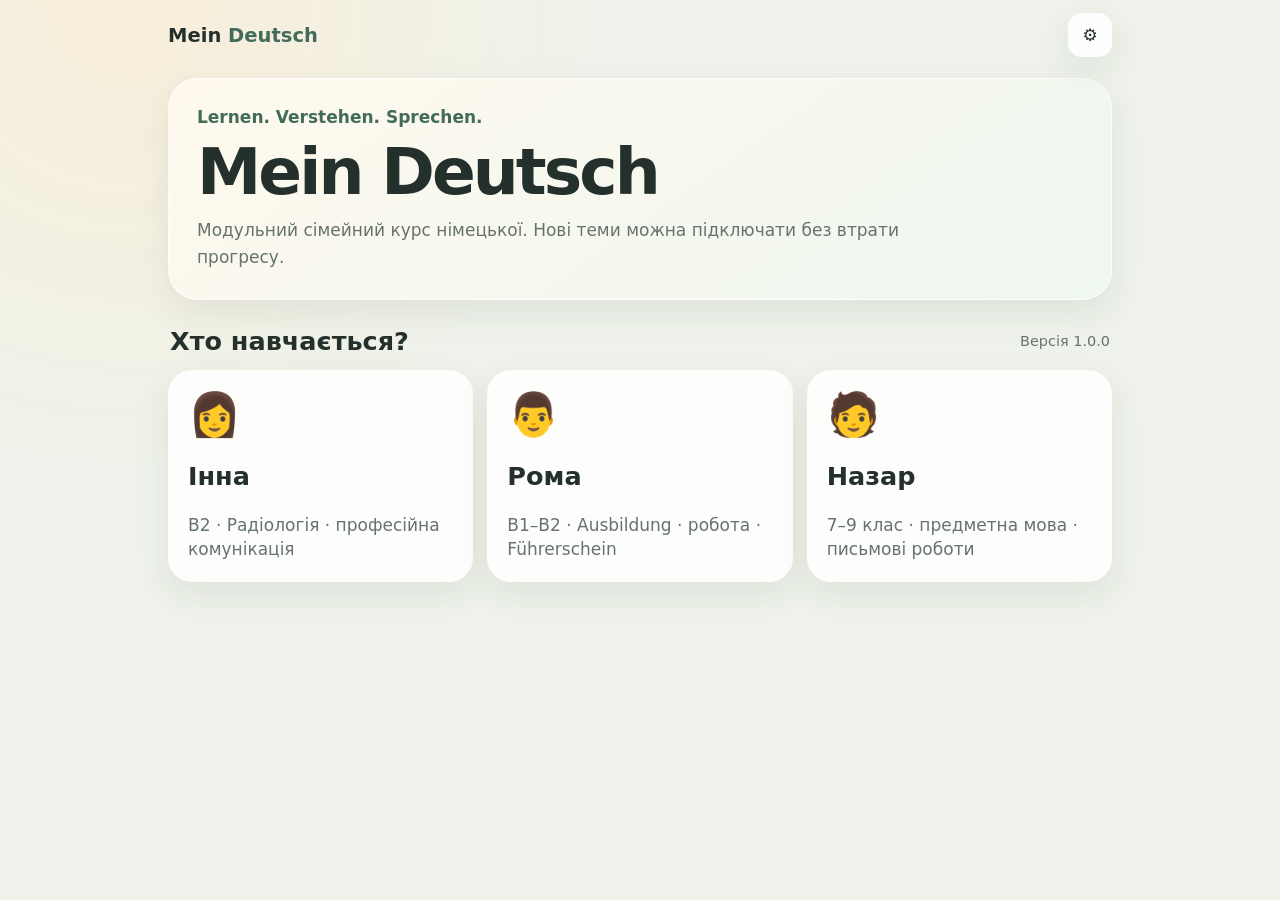
==== mein-deutsch-release/index.html @ 04178ad3 "Add files via upload" ====
<!doctype html><html lang="uk"><head><meta charset="utf-8"><meta name="viewport" content="width=device-width,initial-scale=1,viewport-fit=cover"><meta name="theme-color" content="#eef2ea"><meta name="apple-mobile-web-app-capable" content="yes"><meta name="apple-mobile-web-app-status-bar-style" content="default"><title>Mein Deutsch</title><link rel="manifest" href="manifest.webmanifest"><link rel="stylesheet" href="styles.css"></head><body><div id="app"><div class="loading">Mein Deutsch…</div></div><script src="app.js"></script></body></html>
---- mein-deutsch-release/styles.css ----
:root{--bg:#eef2ea;--surface:#f8faf5;--card:#ffffffd9;--text:#23302b;--muted:#66736d;--accent:#436b5a;--accent2:#dce9df;--border:#d9e2dc;--shadow:0 12px 34px #24372b14;--fs:17px}*{box-sizing:border-box}html{font-size:var(--fs);background:var(--bg)}body{margin:0;color:var(--text);font-family:ui-rounded,-apple-system,BlinkMacSystemFont,"SF Pro Text",system-ui,sans-serif;background:radial-gradient(circle at 10% 0,#f9eeda 0,transparent 28rem),var(--bg);min-height:100vh}.loading{padding:40vh 1rem;text-align:center;font-size:1.3rem}.app{max-width:980px;margin:auto;padding:env(safe-area-inset-top) 18px calc(100px + env(safe-area-inset-bottom))}.top{height:70px;display:flex;align-items:center;justify-content:space-between}.brand{font-weight:850;font-size:1.15rem}.brand span{color:var(--accent)}button{font:inherit}.iconbtn,.btn,.navbtn,.option,.card.profile{border:0;cursor:pointer}.iconbtn{min-width:44px;height:44px;border-radius:14px;background:var(--card);color:var(--text);box-shadow:var(--shadow)}.hero{padding:28px;border-radius:30px;background:linear-gradient(145deg,#fff9ed,#eef7f0);border:1px solid #ffffffcc;box-shadow:var(--shadow);margin:8px 0 24px}.hero h1{font-size:clamp(2rem,8vw,3.8rem);line-height:1.02;margin:0 0 12px;letter-spacing:-.045em}.hero p{margin:0;color:var(--muted);max-width:720px;line-height:1.6}.tagline{font-weight:750;color:var(--accent);margin-bottom:12px}.grid{display:grid;grid-template-columns:repeat(auto-fit,minmax(230px,1fr));gap:14px}.card{background:var(--card);border:1px solid var(--border);border-radius:24px;padding:20px;box-shadow:var(--shadow);backdrop-filter:blur(12px)}.profile{text-align:left;color:var(--text);transition:.18s transform}.profile:active,.course:active{transform:scale(.985)}.emoji{font-size:2.5rem}.sub{color:var(--muted);line-height:1.45}.sectionhead{display:flex;align-items:center;justify-content:space-between;gap:14px;margin:26px 2px 14px}.sectionhead h2{margin:0}.stats{display:grid;grid-template-columns:repeat(3,1fr);gap:10px}.stat{background:var(--card);border:1px solid var(--border);border-radius:18px;padding:15px;text-align:center;color:var(--muted)}.stat b{display:block;color:var(--text);font-size:1.55rem}.course{cursor:pointer}.course h3{margin:10px 0 5px}.metric{font-size:.9rem;color:var(--muted)}.progress{height:9px;background:var(--accent2);border-radius:99px;overflow:hidden}.progress i{display:block;height:100%;background:var(--accent);border-radius:99px}.lesson-list{display:grid;gap:10px}.lesson{display:grid;grid-template-columns:48px 1fr auto;align-items:center;gap:12px;background:var(--card);border:1px solid var(--border);border-radius:20px;padding:13px}.lesson h3{margin:0 0 4px;font-size:1rem}.bubble{width:42px;height:42px;display:grid;place-items:center;border-radius:50%;background:var(--accent2);font-weight:800}.lesson.done .bubble{background:var(--accent);color:white}.btn{padding:12px 16px;border-radius:14px;background:var(--accent);color:white;font-weight:750}.btn.secondary{background:var(--accent2);color:var(--text)}.btn.ghost{background:transparent;color:var(--accent);padding-left:0}.study{max-width:680px;margin:35px auto;text-align:center;padding:clamp(22px,6vw,48px)}.word{font-size:clamp(2rem,9vw,4.3rem);font-weight:850;letter-spacing:-.04em;margin:25px 0 12px}.translation{font-size:1.35rem;color:var(--muted);line-height:1.4}.actions{display:flex;gap:10px;justify-content:center;flex-wrap:wrap;margin-top:34px}.quiz-options{display:grid;gap:10px;margin-top:28px}.option{padding:16px;border-radius:16px;background:var(--surface);border:1px solid var(--border);color:var(--text);text-align:left}.option.good{background:#dff3e5;border-color:#70a980}.option.bad{background:#f9dfdc;border-color:#c77e74}.bottom{position:fixed;z-index:10;bottom:0;left:50%;transform:translateX(-50%);width:min(100%,760px);display:grid;grid-template-columns:repeat(4,1fr);padding:9px max(10px,env(safe-area-inset-left)) calc(9px + env(safe-area-inset-bottom));background:color-mix(in srgb,var(--surface) 90%,transparent);border:1px solid var(--border);border-bottom:0;border-radius:24px 24px 0 0;backdrop-filter:blur(20px)}.navbtn{background:transparent;color:var(--muted);font-size:.72rem;padding:7px}.navbtn b{display:block;font-size:1.25rem}.navbtn.active{color:var(--accent)}.modal{position:fixed;inset:0;z-index:50;background:#10191588;display:grid;align-items:end}.sheet{background:var(--surface);padding:24px 20px calc(24px + env(safe-area-inset-bottom));border-radius:28px 28px 0 0;max-width:680px;width:100%;margin:auto}.setting{display:flex;justify-content:space-between;align-items:center;padding:14px 0;border-bottom:1px solid var(--border)}.note{padding:16px;background:var(--accent2);border-radius:18px;color:var(--muted);line-height:1.45;margin:14px 0}.search{width:100%;padding:15px;border-radius:16px;border:1px solid var(--border);background:var(--surface);color:var(--text);font:inherit}.review-grid{display:grid;gap:10px}.small{font-size:.85rem;color:var(--muted)}[data-theme=dark]{--bg:#17201d;--surface:#1e2925;--card:#24312cd9;--text:#edf3ef;--muted:#aab8b1;--accent:#8fc4aa;--accent2:#33483e;--border:#3a4b44;--shadow:0 14px 36px #0004}html[data-theme=dark] body{background:radial-gradient(circle at 10% 0,#3a3025 0,transparent 28rem),var(--bg)}[data-theme=dark] .hero{background:linear-gradient(145deg,#2d3028,#20342b);border-color:#ffffff0d}[data-contrast=high]{--text:#000;--muted:#303030;--border:#505050}[data-theme=dark][data-contrast=high]{--text:#fff;--muted:#e2e2e2;--border:#aaa}@media(max-width:560px){.lesson{grid-template-columns:42px 1fr}.lesson .btn{grid-column:1/-1}.stats{grid-template-columns:1fr}.hero{padding:22px}}.example{margin:1.2rem 0;padding:1rem;border-radius:16px;background:var(--soft,#eef3f0);line-height:1.55;text-align:left}
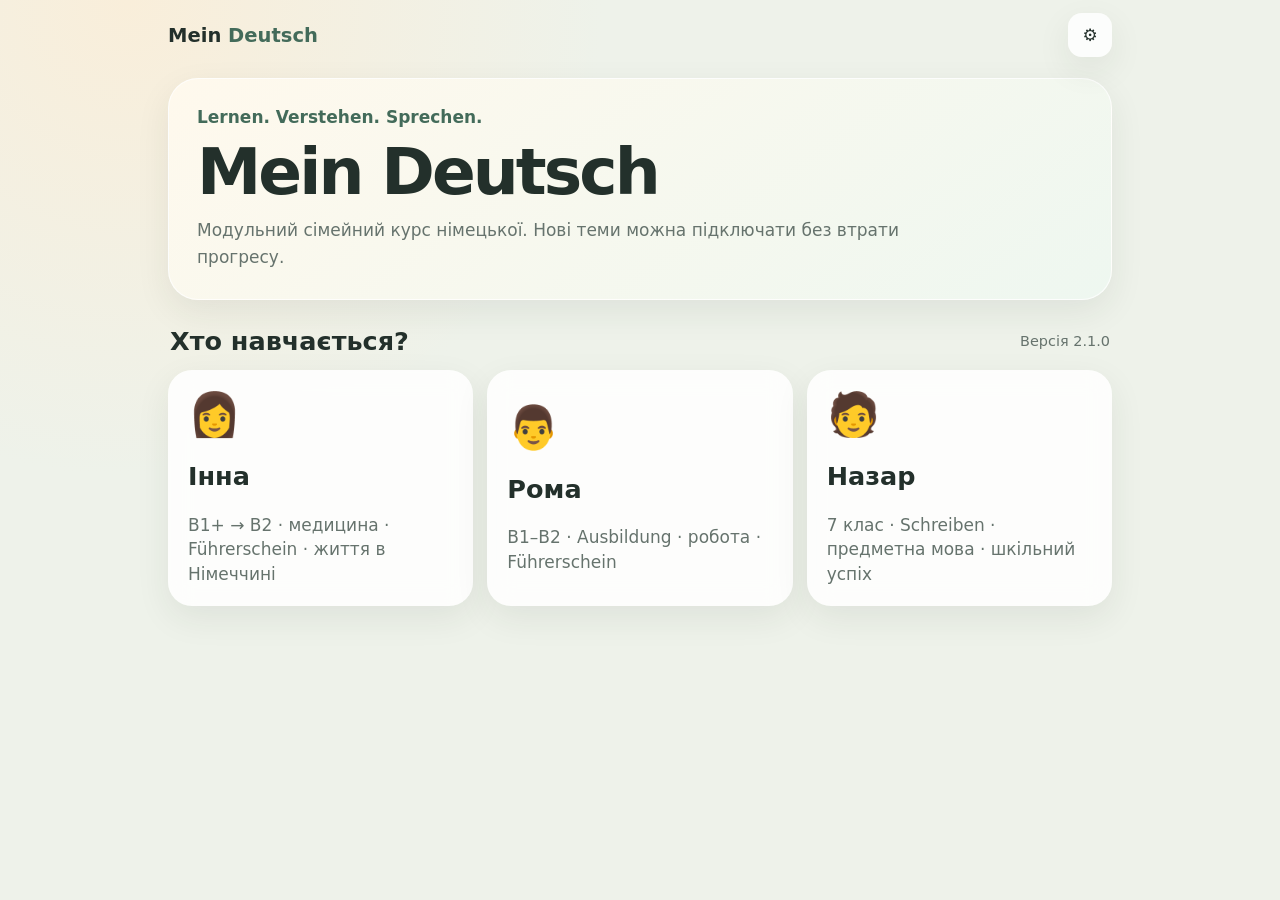
==== commit 5cfbd0e4: "Add files via upload Release Mein Deutsch 2.1.0" ====
--- a/mein-deutsch-release/index.html
+++ b/mein-deutsch-release/index.html
@@ -1 +1 @@
-<!doctype html><html lang="uk"><head><meta charset="utf-8"><meta name="viewport" content="width=device-width,initial-scale=1,viewport-fit=cover"><meta name="theme-color" content="#eef2ea"><meta name="apple-mobile-web-app-capable" content="yes"><meta name="apple-mobile-web-app-status-bar-style" content="default"><title>Mein Deutsch</title><link rel="manifest" href="manifest.webmanifest"><link rel="stylesheet" href="styles.css"></head><body><div id="app"><div class="loading">Mein Deutsch…</div></div><script src="app.js"></script></body></html>+<!doctype html><html lang="uk"><head><meta charset="utf-8"><meta name="viewport" content="width=device-width,initial-scale=1,viewport-fit=cover"><meta name="theme-color" content="#eef2ea"><meta name="apple-mobile-web-app-capable" content="yes"><meta name="apple-mobile-web-app-status-bar-style" content="default"><title>Mein Deutsch — Інна, Рома, Назар</title><link rel="manifest" href="manifest.webmanifest"><link rel="stylesheet" href="styles.css?v=2.1.0"></head><body><div id="app"><div class="loading">Mein Deutsch…</div></div><script src="app.js?v=2.1.0"></script></body></html>
--- a/mein-deutsch-release/styles.css
+++ b/mein-deutsch-release/styles.css
@@ -1 +1,8 @@
 :root{--bg:#eef2ea;--surface:#f8faf5;--card:#ffffffd9;--text:#23302b;--muted:#66736d;--accent:#436b5a;--accent2:#dce9df;--border:#d9e2dc;--shadow:0 12px 34px #24372b14;--fs:17px}*{box-sizing:border-box}html{font-size:var(--fs);background:var(--bg)}body{margin:0;color:var(--text);font-family:ui-rounded,-apple-system,BlinkMacSystemFont,"SF Pro Text",system-ui,sans-serif;background:radial-gradient(circle at 10% 0,#f9eeda 0,transparent 28rem),var(--bg);min-height:100vh}.loading{padding:40vh 1rem;text-align:center;font-size:1.3rem}.app{max-width:980px;margin:auto;padding:env(safe-area-inset-top) 18px calc(100px + env(safe-area-inset-bottom))}.top{height:70px;display:flex;align-items:center;justify-content:space-between}.brand{font-weight:850;font-size:1.15rem}.brand span{color:var(--accent)}button{font:inherit}.iconbtn,.btn,.navbtn,.option,.card.profile{border:0;cursor:pointer}.iconbtn{min-width:44px;height:44px;border-radius:14px;background:var(--card);color:var(--text);box-shadow:var(--shadow)}.hero{padding:28px;border-radius:30px;background:linear-gradient(145deg,#fff9ed,#eef7f0);border:1px solid #ffffffcc;box-shadow:var(--shadow);margin:8px 0 24px}.hero h1{font-size:clamp(2rem,8vw,3.8rem);line-height:1.02;margin:0 0 12px;letter-spacing:-.045em}.hero p{margin:0;color:var(--muted);max-width:720px;line-height:1.6}.tagline{font-weight:750;color:var(--accent);margin-bottom:12px}.grid{display:grid;grid-template-columns:repeat(auto-fit,minmax(230px,1fr));gap:14px}.card{background:var(--card);border:1px solid var(--border);border-radius:24px;padding:20px;box-shadow:var(--shadow);backdrop-filter:blur(12px)}.profile{text-align:left;color:var(--text);transition:.18s transform}.profile:active,.course:active{transform:scale(.985)}.emoji{font-size:2.5rem}.sub{color:var(--muted);line-height:1.45}.sectionhead{display:flex;align-items:center;justify-content:space-between;gap:14px;margin:26px 2px 14px}.sectionhead h2{margin:0}.stats{display:grid;grid-template-columns:repeat(3,1fr);gap:10px}.stat{background:var(--card);border:1px solid var(--border);border-radius:18px;padding:15px;text-align:center;color:var(--muted)}.stat b{display:block;color:var(--text);font-size:1.55rem}.course{cursor:pointer}.course h3{margin:10px 0 5px}.metric{font-size:.9rem;color:var(--muted)}.progress{height:9px;background:var(--accent2);border-radius:99px;overflow:hidden}.progress i{display:block;height:100%;background:var(--accent);border-radius:99px}.lesson-list{display:grid;gap:10px}.lesson{display:grid;grid-template-columns:48px 1fr auto;align-items:center;gap:12px;background:var(--card);border:1px solid var(--border);border-radius:20px;padding:13px}.lesson h3{margin:0 0 4px;font-size:1rem}.bubble{width:42px;height:42px;display:grid;place-items:center;border-radius:50%;background:var(--accent2);font-weight:800}.lesson.done .bubble{background:var(--accent);color:white}.btn{padding:12px 16px;border-radius:14px;background:var(--accent);color:white;font-weight:750}.btn.secondary{background:var(--accent2);color:var(--text)}.btn.ghost{background:transparent;color:var(--accent);padding-left:0}.study{max-width:680px;margin:35px auto;text-align:center;padding:clamp(22px,6vw,48px)}.word{font-size:clamp(2rem,9vw,4.3rem);font-weight:850;letter-spacing:-.04em;margin:25px 0 12px}.translation{font-size:1.35rem;color:var(--muted);line-height:1.4}.actions{display:flex;gap:10px;justify-content:center;flex-wrap:wrap;margin-top:34px}.quiz-options{display:grid;gap:10px;margin-top:28px}.option{padding:16px;border-radius:16px;background:var(--surface);border:1px solid var(--border);color:var(--text);text-align:left}.option.good{background:#dff3e5;border-color:#70a980}.option.bad{background:#f9dfdc;border-color:#c77e74}.bottom{position:fixed;z-index:10;bottom:0;left:50%;transform:translateX(-50%);width:min(100%,760px);display:grid;grid-template-columns:repeat(4,1fr);padding:9px max(10px,env(safe-area-inset-left)) calc(9px + env(safe-area-inset-bottom));background:color-mix(in srgb,var(--surface) 90%,transparent);border:1px solid var(--border);border-bottom:0;border-radius:24px 24px 0 0;backdrop-filter:blur(20px)}.navbtn{background:transparent;color:var(--muted);font-size:.72rem;padding:7px}.navbtn b{display:block;font-size:1.25rem}.navbtn.active{color:var(--accent)}.modal{position:fixed;inset:0;z-index:50;background:#10191588;display:grid;align-items:end}.sheet{background:var(--surface);padding:24px 20px calc(24px + env(safe-area-inset-bottom));border-radius:28px 28px 0 0;max-width:680px;width:100%;margin:auto}.setting{display:flex;justify-content:space-between;align-items:center;padding:14px 0;border-bottom:1px solid var(--border)}.note{padding:16px;background:var(--accent2);border-radius:18px;color:var(--muted);line-height:1.45;margin:14px 0}.search{width:100%;padding:15px;border-radius:16px;border:1px solid var(--border);background:var(--surface);color:var(--text);font:inherit}.review-grid{display:grid;gap:10px}.small{font-size:.85rem;color:var(--muted)}[data-theme=dark]{--bg:#17201d;--surface:#1e2925;--card:#24312cd9;--text:#edf3ef;--muted:#aab8b1;--accent:#8fc4aa;--accent2:#33483e;--border:#3a4b44;--shadow:0 14px 36px #0004}html[data-theme=dark] body{background:radial-gradient(circle at 10% 0,#3a3025 0,transparent 28rem),var(--bg)}[data-theme=dark] .hero{background:linear-gradient(145deg,#2d3028,#20342b);border-color:#ffffff0d}[data-contrast=high]{--text:#000;--muted:#303030;--border:#505050}[data-theme=dark][data-contrast=high]{--text:#fff;--muted:#e2e2e2;--border:#aaa}@media(max-width:560px){.lesson{grid-template-columns:42px 1fr}.lesson .btn{grid-column:1/-1}.stats{grid-template-columns:1fr}.hero{padding:22px}}.example{margin:1.2rem 0;padding:1rem;border-radius:16px;background:var(--soft,#eef3f0);line-height:1.55;text-align:left}
+
+/* Mein Deutsch 2.1.0: grouped and shared courses */
+.course-group{margin:1.25rem 0 1.75rem}
+.grouphead{margin-bottom:.7rem}
+.grouphead h2{margin:0}
+.course-top{display:flex;align-items:flex-start;justify-content:space-between;gap:.75rem}
+.badge{display:inline-flex;align-items:center;border:1px solid var(--line);border-radius:999px;padding:.28rem .58rem;font-size:.72rem;font-weight:800;background:var(--soft);white-space:nowrap}
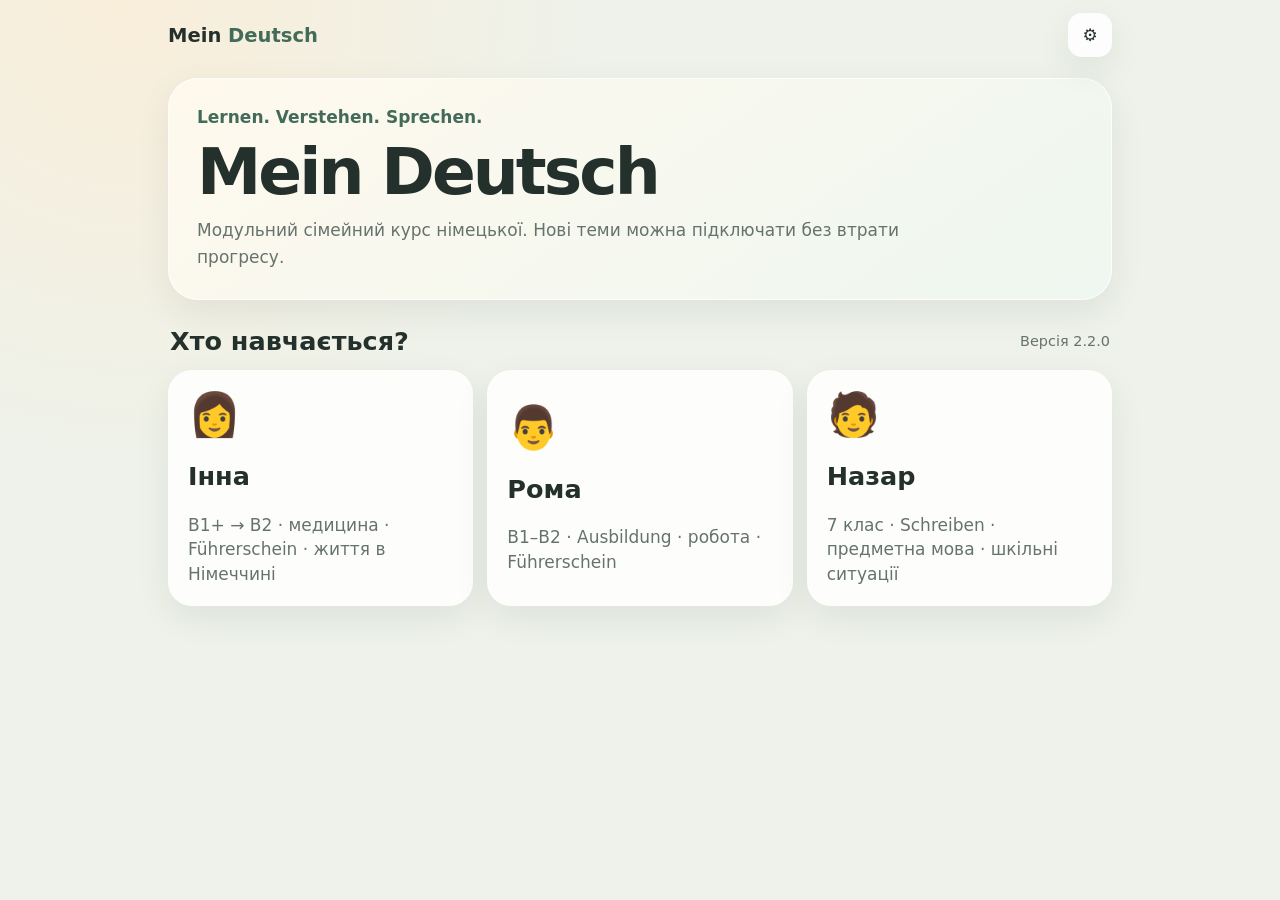
==== commit 84a3947e: "Add files via upload" ====
--- a/mein-deutsch-release/index.html
+++ b/mein-deutsch-release/index.html
@@ -1 +1 @@
-<!doctype html><html lang="uk"><head><meta charset="utf-8"><meta name="viewport" content="width=device-width,initial-scale=1,viewport-fit=cover"><meta name="theme-color" content="#eef2ea"><meta name="apple-mobile-web-app-capable" content="yes"><meta name="apple-mobile-web-app-status-bar-style" content="default"><title>Mein Deutsch — Інна, Рома, Назар</title><link rel="manifest" href="manifest.webmanifest"><link rel="stylesheet" href="styles.css?v=2.1.0"></head><body><div id="app"><div class="loading">Mein Deutsch…</div></div><script src="app.js?v=2.1.0"></script></body></html>+<!doctype html><html lang="uk"><head><meta charset="utf-8"><meta name="viewport" content="width=device-width,initial-scale=1,viewport-fit=cover"><meta name="theme-color" content="#eef2ea"><meta name="apple-mobile-web-app-capable" content="yes"><meta name="apple-mobile-web-app-status-bar-style" content="default"><title>Mein Deutsch — Інна, Рома, Назар</title><link rel="manifest" href="manifest.webmanifest"><link rel="stylesheet" href="styles.css?v=1.0.1"></head><body><div id="app"><div class="loading">Mein Deutsch…</div></div><script src="app.js?v=1.0.1"></script></body></html>
--- a/mein-deutsch-release/styles.css
+++ b/mein-deutsch-release/styles.css
@@ -1,8 +1,16 @@
 :root{--bg:#eef2ea;--surface:#f8faf5;--card:#ffffffd9;--text:#23302b;--muted:#66736d;--accent:#436b5a;--accent2:#dce9df;--border:#d9e2dc;--shadow:0 12px 34px #24372b14;--fs:17px}*{box-sizing:border-box}html{font-size:var(--fs);background:var(--bg)}body{margin:0;color:var(--text);font-family:ui-rounded,-apple-system,BlinkMacSystemFont,"SF Pro Text",system-ui,sans-serif;background:radial-gradient(circle at 10% 0,#f9eeda 0,transparent 28rem),var(--bg);min-height:100vh}.loading{padding:40vh 1rem;text-align:center;font-size:1.3rem}.app{max-width:980px;margin:auto;padding:env(safe-area-inset-top) 18px calc(100px + env(safe-area-inset-bottom))}.top{height:70px;display:flex;align-items:center;justify-content:space-between}.brand{font-weight:850;font-size:1.15rem}.brand span{color:var(--accent)}button{font:inherit}.iconbtn,.btn,.navbtn,.option,.card.profile{border:0;cursor:pointer}.iconbtn{min-width:44px;height:44px;border-radius:14px;background:var(--card);color:var(--text);box-shadow:var(--shadow)}.hero{padding:28px;border-radius:30px;background:linear-gradient(145deg,#fff9ed,#eef7f0);border:1px solid #ffffffcc;box-shadow:var(--shadow);margin:8px 0 24px}.hero h1{font-size:clamp(2rem,8vw,3.8rem);line-height:1.02;margin:0 0 12px;letter-spacing:-.045em}.hero p{margin:0;color:var(--muted);max-width:720px;line-height:1.6}.tagline{font-weight:750;color:var(--accent);margin-bottom:12px}.grid{display:grid;grid-template-columns:repeat(auto-fit,minmax(230px,1fr));gap:14px}.card{background:var(--card);border:1px solid var(--border);border-radius:24px;padding:20px;box-shadow:var(--shadow);backdrop-filter:blur(12px)}.profile{text-align:left;color:var(--text);transition:.18s transform}.profile:active,.course:active{transform:scale(.985)}.emoji{font-size:2.5rem}.sub{color:var(--muted);line-height:1.45}.sectionhead{display:flex;align-items:center;justify-content:space-between;gap:14px;margin:26px 2px 14px}.sectionhead h2{margin:0}.stats{display:grid;grid-template-columns:repeat(3,1fr);gap:10px}.stat{background:var(--card);border:1px solid var(--border);border-radius:18px;padding:15px;text-align:center;color:var(--muted)}.stat b{display:block;color:var(--text);font-size:1.55rem}.course{cursor:pointer}.course h3{margin:10px 0 5px}.metric{font-size:.9rem;color:var(--muted)}.progress{height:9px;background:var(--accent2);border-radius:99px;overflow:hidden}.progress i{display:block;height:100%;background:var(--accent);border-radius:99px}.lesson-list{display:grid;gap:10px}.lesson{display:grid;grid-template-columns:48px 1fr auto;align-items:center;gap:12px;background:var(--card);border:1px solid var(--border);border-radius:20px;padding:13px}.lesson h3{margin:0 0 4px;font-size:1rem}.bubble{width:42px;height:42px;display:grid;place-items:center;border-radius:50%;background:var(--accent2);font-weight:800}.lesson.done .bubble{background:var(--accent);color:white}.btn{padding:12px 16px;border-radius:14px;background:var(--accent);color:white;font-weight:750}.btn.secondary{background:var(--accent2);color:var(--text)}.btn.ghost{background:transparent;color:var(--accent);padding-left:0}.study{max-width:680px;margin:35px auto;text-align:center;padding:clamp(22px,6vw,48px)}.word{font-size:clamp(2rem,9vw,4.3rem);font-weight:850;letter-spacing:-.04em;margin:25px 0 12px}.translation{font-size:1.35rem;color:var(--muted);line-height:1.4}.actions{display:flex;gap:10px;justify-content:center;flex-wrap:wrap;margin-top:34px}.quiz-options{display:grid;gap:10px;margin-top:28px}.option{padding:16px;border-radius:16px;background:var(--surface);border:1px solid var(--border);color:var(--text);text-align:left}.option.good{background:#dff3e5;border-color:#70a980}.option.bad{background:#f9dfdc;border-color:#c77e74}.bottom{position:fixed;z-index:10;bottom:0;left:50%;transform:translateX(-50%);width:min(100%,760px);display:grid;grid-template-columns:repeat(4,1fr);padding:9px max(10px,env(safe-area-inset-left)) calc(9px + env(safe-area-inset-bottom));background:color-mix(in srgb,var(--surface) 90%,transparent);border:1px solid var(--border);border-bottom:0;border-radius:24px 24px 0 0;backdrop-filter:blur(20px)}.navbtn{background:transparent;color:var(--muted);font-size:.72rem;padding:7px}.navbtn b{display:block;font-size:1.25rem}.navbtn.active{color:var(--accent)}.modal{position:fixed;inset:0;z-index:50;background:#10191588;display:grid;align-items:end}.sheet{background:var(--surface);padding:24px 20px calc(24px + env(safe-area-inset-bottom));border-radius:28px 28px 0 0;max-width:680px;width:100%;margin:auto}.setting{display:flex;justify-content:space-between;align-items:center;padding:14px 0;border-bottom:1px solid var(--border)}.note{padding:16px;background:var(--accent2);border-radius:18px;color:var(--muted);line-height:1.45;margin:14px 0}.search{width:100%;padding:15px;border-radius:16px;border:1px solid var(--border);background:var(--surface);color:var(--text);font:inherit}.review-grid{display:grid;gap:10px}.small{font-size:.85rem;color:var(--muted)}[data-theme=dark]{--bg:#17201d;--surface:#1e2925;--card:#24312cd9;--text:#edf3ef;--muted:#aab8b1;--accent:#8fc4aa;--accent2:#33483e;--border:#3a4b44;--shadow:0 14px 36px #0004}html[data-theme=dark] body{background:radial-gradient(circle at 10% 0,#3a3025 0,transparent 28rem),var(--bg)}[data-theme=dark] .hero{background:linear-gradient(145deg,#2d3028,#20342b);border-color:#ffffff0d}[data-contrast=high]{--text:#000;--muted:#303030;--border:#505050}[data-theme=dark][data-contrast=high]{--text:#fff;--muted:#e2e2e2;--border:#aaa}@media(max-width:560px){.lesson{grid-template-columns:42px 1fr}.lesson .btn{grid-column:1/-1}.stats{grid-template-columns:1fr}.hero{padding:22px}}.example{margin:1.2rem 0;padding:1rem;border-radius:16px;background:var(--soft,#eef3f0);line-height:1.55;text-align:left}
 
-/* Mein Deutsch 2.1.0: grouped and shared courses */
-.course-group{margin:1.25rem 0 1.75rem}
-.grouphead{margin-bottom:.7rem}
-.grouphead h2{margin:0}
-.course-top{display:flex;align-items:flex-start;justify-content:space-between;gap:.75rem}
-.badge{display:inline-flex;align-items:center;border:1px solid var(--line);border-radius:999px;padding:.28rem .58rem;font-size:.72rem;font-weight:800;background:var(--soft);white-space:nowrap}
+/* 2.1.0: grouped learning paths */
+.course-group{margin-top:1.1rem}
+.course-group>.sectionhead{margin-bottom:.65rem}
+.course-group>.sectionhead h2{font-size:1.05rem}
+
+/* 2.2.0: personalized Today dashboard */
+.compact-hero{margin-bottom:14px;padding-top:24px;padding-bottom:24px}
+.compact-hero h1{font-size:clamp(2rem,7vw,3.25rem)}
+.today-card{margin:0 0 18px;padding:22px;background:linear-gradient(145deg,color-mix(in srgb,var(--card) 92%,#fff4d9),var(--card));border:1px solid var(--border);border-radius:26px;box-shadow:var(--shadow)}
+.today-top{display:flex;justify-content:space-between;align-items:flex-start;gap:14px}.today-top h2{margin:0;font-size:1.35rem;letter-spacing:-.02em}.today-time{white-space:nowrap;padding:9px 12px;border-radius:14px;background:var(--accent2);font-weight:800;color:var(--accent)}
+.today-progress{height:7px;margin:17px 0;background:var(--accent2);border-radius:99px;overflow:hidden}.today-progress i{display:block;height:100%;background:var(--accent);border-radius:99px}
+.today-tasks{display:grid;gap:9px}.today-task{width:100%;display:grid;grid-template-columns:46px 1fr 22px;align-items:center;gap:11px;padding:12px;border:1px solid var(--border);border-radius:18px;background:var(--surface);color:var(--text);text-align:left;cursor:pointer}.today-task:active{transform:scale(.99)}.today-task.complete{opacity:.72}.task-icon{width:42px;height:42px;display:grid;place-items:center;border-radius:14px;background:var(--accent2);font-size:1.25rem;font-weight:900}.today-task.complete .task-icon{background:var(--accent);color:white}.today-task b,.today-task small{display:block}.today-task small{margin-top:3px;color:var(--muted);line-height:1.3}.task-arrow{font-size:1.7rem;color:var(--muted)}
+.today-meta{display:grid;grid-template-columns:repeat(3,1fr);gap:8px;margin-top:14px}.today-meta span{padding:10px;border-radius:14px;background:color-mix(in srgb,var(--accent2) 62%,transparent);font-size:.82rem;color:var(--muted)}.today-meta b{color:var(--text)}
+@media(max-width:650px){.today-card{padding:17px}.today-top{align-items:center}.today-top h2{font-size:1.15rem}.today-meta{grid-template-columns:1fr}.today-meta span{padding:8px 10px}.today-time{font-size:.82rem}.compact-hero{padding:20px}}
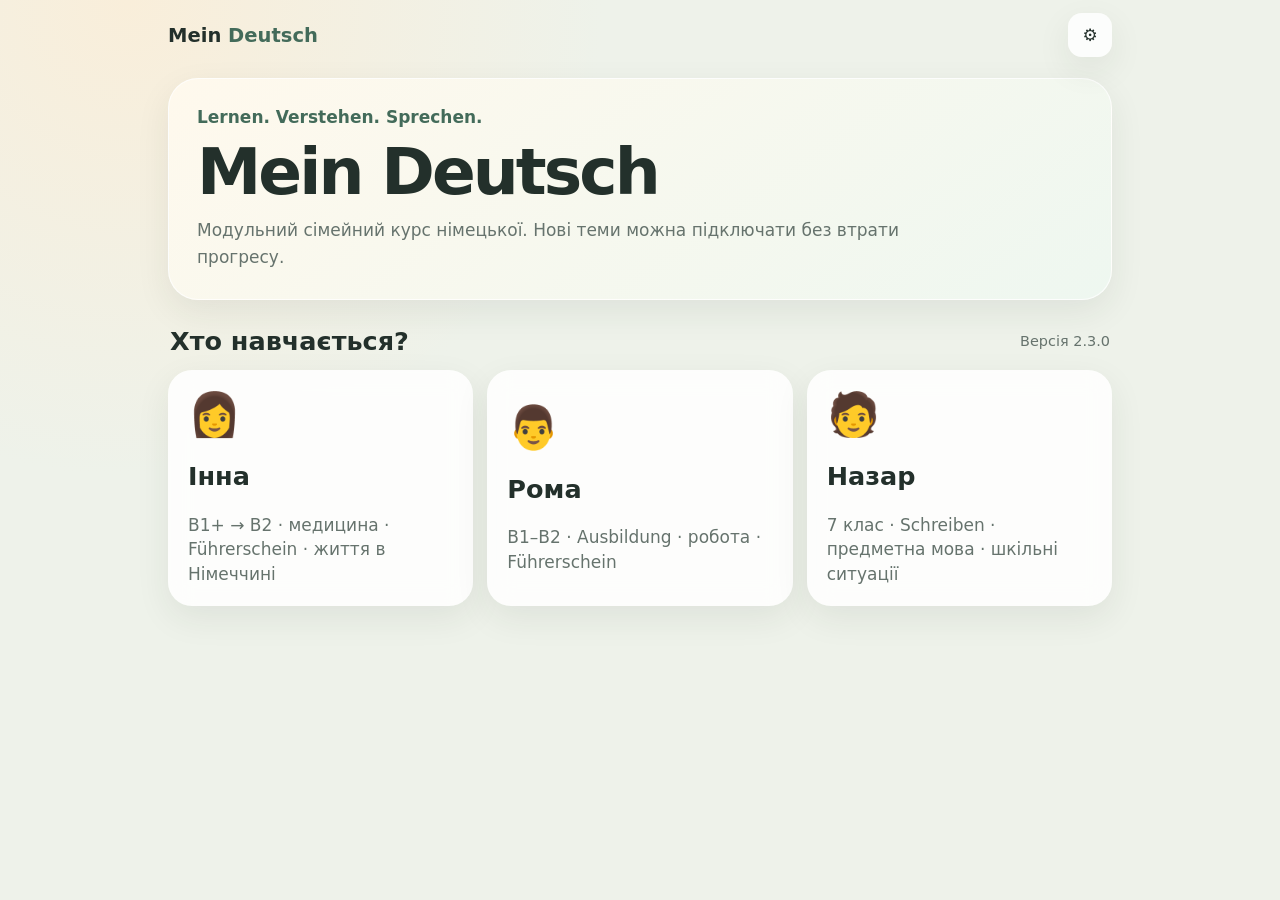
==== commit c01ff98d: "Add files via upload" ====
--- a/mein-deutsch-release/index.html
+++ b/mein-deutsch-release/index.html
@@ -1 +1 @@
-<!doctype html><html lang="uk"><head><meta charset="utf-8"><meta name="viewport" content="width=device-width,initial-scale=1,viewport-fit=cover"><meta name="theme-color" content="#eef2ea"><meta name="apple-mobile-web-app-capable" content="yes"><meta name="apple-mobile-web-app-status-bar-style" content="default"><title>Mein Deutsch — Інна, Рома, Назар</title><link rel="manifest" href="manifest.webmanifest"><link rel="stylesheet" href="styles.css?v=1.0.1"></head><body><div id="app"><div class="loading">Mein Deutsch…</div></div><script src="app.js?v=1.0.1"></script></body></html>+<!doctype html><html lang="uk"><head><meta charset="utf-8"><meta name="viewport" content="width=device-width,initial-scale=1,viewport-fit=cover"><meta name="theme-color" content="#eef2ea"><meta name="apple-mobile-web-app-capable" content="yes"><meta name="apple-mobile-web-app-status-bar-style" content="default"><title>Mein Deutsch — Інна, Рома, Назар</title><link rel="manifest" href="manifest.webmanifest"><link rel="stylesheet" href="styles.css?v=2.3.0"></head><body><div id="app"><div class="loading">Mein Deutsch…</div></div><script src="app.js?v=2.3.0"></script></body></html>
--- a/mein-deutsch-release/styles.css
+++ b/mein-deutsch-release/styles.css
@@ -14,3 +14,8 @@
 .today-tasks{display:grid;gap:9px}.today-task{width:100%;display:grid;grid-template-columns:46px 1fr 22px;align-items:center;gap:11px;padding:12px;border:1px solid var(--border);border-radius:18px;background:var(--surface);color:var(--text);text-align:left;cursor:pointer}.today-task:active{transform:scale(.99)}.today-task.complete{opacity:.72}.task-icon{width:42px;height:42px;display:grid;place-items:center;border-radius:14px;background:var(--accent2);font-size:1.25rem;font-weight:900}.today-task.complete .task-icon{background:var(--accent);color:white}.today-task b,.today-task small{display:block}.today-task small{margin-top:3px;color:var(--muted);line-height:1.3}.task-arrow{font-size:1.7rem;color:var(--muted)}
 .today-meta{display:grid;grid-template-columns:repeat(3,1fr);gap:8px;margin-top:14px}.today-meta span{padding:10px;border-radius:14px;background:color-mix(in srgb,var(--accent2) 62%,transparent);font-size:.82rem;color:var(--muted)}.today-meta b{color:var(--text)}
 @media(max-width:650px){.today-card{padding:17px}.today-top{align-items:center}.today-top h2{font-size:1.15rem}.today-meta{grid-template-columns:1fr}.today-meta span{padding:8px 10px}.today-time{font-size:.82rem}.compact-hero{padding:20px}}
+
+/* 2.3.0: Smart Repetition */
+.repeat-today{width:100%;display:grid;grid-template-columns:44px 1fr auto;align-items:center;gap:12px;margin:0 0 12px;padding:13px 14px;border:1px solid color-mix(in srgb,var(--accent) 38%,var(--border));border-radius:18px;background:color-mix(in srgb,var(--accent2) 72%,var(--surface));color:var(--text);text-align:left;cursor:pointer}.repeat-today>span:first-child{font-size:1.45rem}.repeat-today b,.repeat-today small{display:block}.repeat-today small{margin-top:3px;color:var(--muted)}.repeat-today strong{font-size:1.5rem;color:var(--accent)}
+.review-summary{display:grid;grid-template-columns:repeat(3,1fr);gap:10px}.review-queue{display:grid;gap:10px}.review-item{grid-template-columns:48px 1fr auto}.empty-review{text-align:center;padding:34px 20px}.empty-review h2{margin:10px 0 6px}
+@media(max-width:560px){.review-summary{grid-template-columns:1fr 1fr 1fr}.review-item{grid-template-columns:42px 1fr}.review-item .btn{grid-column:1/-1}}
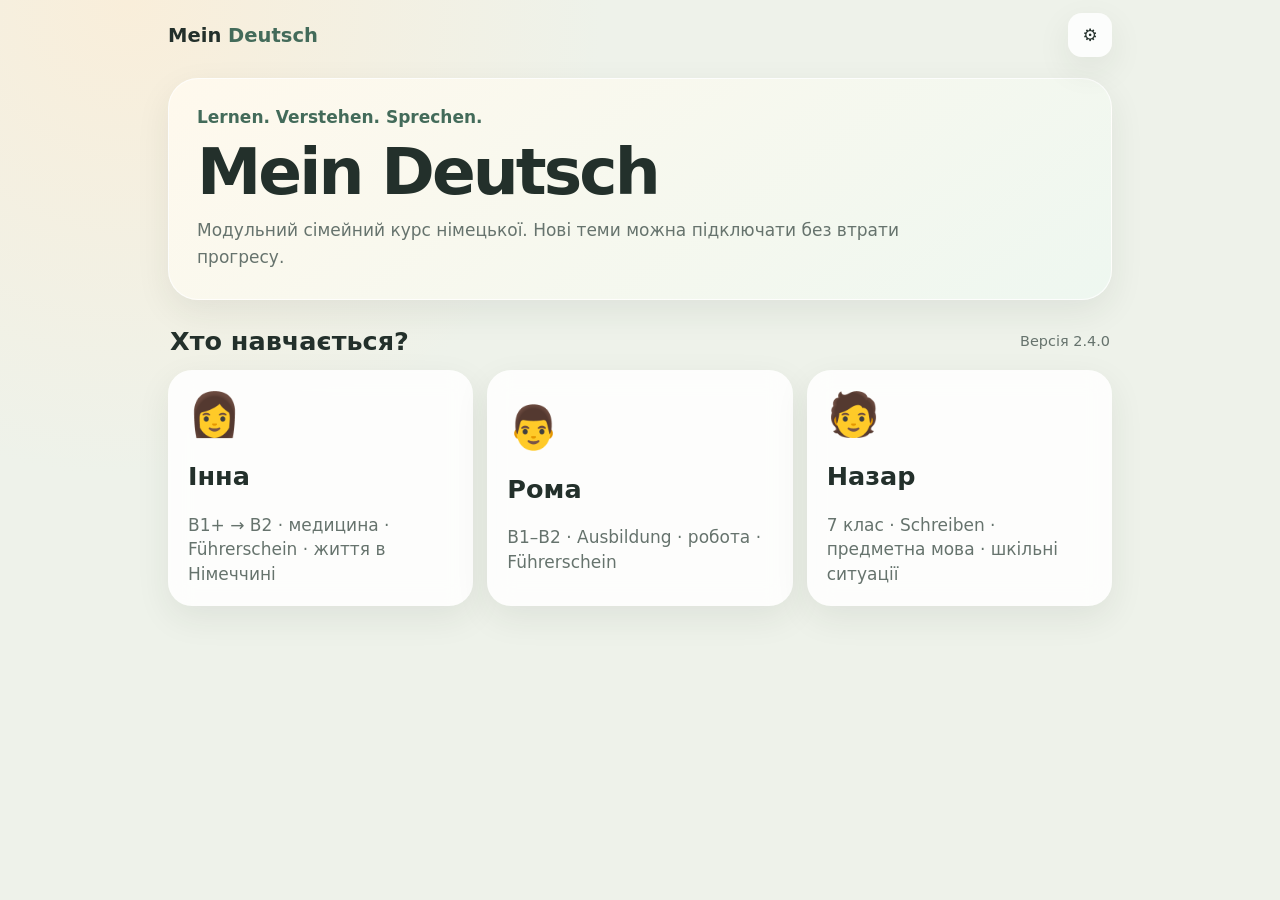
==== commit f72f3e4e: "Add files via upload" ====
--- a/mein-deutsch-release/index.html
+++ b/mein-deutsch-release/index.html
@@ -1 +1 @@
-<!doctype html><html lang="uk"><head><meta charset="utf-8"><meta name="viewport" content="width=device-width,initial-scale=1,viewport-fit=cover"><meta name="theme-color" content="#eef2ea"><meta name="apple-mobile-web-app-capable" content="yes"><meta name="apple-mobile-web-app-status-bar-style" content="default"><title>Mein Deutsch — Інна, Рома, Назар</title><link rel="manifest" href="manifest.webmanifest"><link rel="stylesheet" href="styles.css?v=2.3.0"></head><body><div id="app"><div class="loading">Mein Deutsch…</div></div><script src="app.js?v=2.3.0"></script></body></html>+<!doctype html><html lang="uk"><head><meta charset="utf-8"><meta name="viewport" content="width=device-width,initial-scale=1,viewport-fit=cover"><meta name="theme-color" content="#eef2ea"><meta name="apple-mobile-web-app-capable" content="yes"><meta name="apple-mobile-web-app-status-bar-style" content="default"><title>Mein Deutsch — Інна, Рома, Назар</title><link rel="manifest" href="manifest.webmanifest"><link rel="stylesheet" href="styles.css?v=2.4.0"></head><body><div id="app"><div class="loading">Mein Deutsch…</div></div><script src="app.js?v=2.4.0"></script></body></html>
--- a/mein-deutsch-release/styles.css
+++ b/mein-deutsch-release/styles.css
@@ -19,3 +19,8 @@
 .repeat-today{width:100%;display:grid;grid-template-columns:44px 1fr auto;align-items:center;gap:12px;margin:0 0 12px;padding:13px 14px;border:1px solid color-mix(in srgb,var(--accent) 38%,var(--border));border-radius:18px;background:color-mix(in srgb,var(--accent2) 72%,var(--surface));color:var(--text);text-align:left;cursor:pointer}.repeat-today>span:first-child{font-size:1.45rem}.repeat-today b,.repeat-today small{display:block}.repeat-today small{margin-top:3px;color:var(--muted)}.repeat-today strong{font-size:1.5rem;color:var(--accent)}
 .review-summary{display:grid;grid-template-columns:repeat(3,1fr);gap:10px}.review-queue{display:grid;gap:10px}.review-item{grid-template-columns:48px 1fr auto}.empty-review{text-align:center;padding:34px 20px}.empty-review h2{margin:10px 0 6px}
 @media(max-width:560px){.review-summary{grid-template-columns:1fr 1fr 1fr}.review-item{grid-template-columns:42px 1fr}.review-item .btn{grid-column:1/-1}}
+
+/* 2.4.0 Sprint 1: Lernfreund */
+.lernfriend-card{width:100%;display:grid;grid-template-columns:82px 1fr auto;align-items:center;gap:16px;margin:0 0 14px;padding:18px;border:1px solid color-mix(in srgb,var(--accent) 35%,var(--border));border-radius:26px;background:linear-gradient(145deg,color-mix(in srgb,var(--accent2) 74%,var(--surface)),var(--card));color:var(--text);text-align:left;box-shadow:var(--shadow);cursor:pointer}.lernfriend-card.choose{background:linear-gradient(145deg,#fff4d9,var(--card))}.lernfriend-card h2{margin:3px 0 5px;font-size:1.2rem}.lernfriend-card p{margin:0;color:var(--muted);line-height:1.35}.lernfriend-card>strong{font-size:1.7rem;color:var(--accent)}.pet-avatar{width:76px;height:76px;display:grid;place-items:center;border-radius:24px;background:color-mix(in srgb,var(--surface) 75%,transparent);font-size:3.2rem}.pet-label{font-size:.8rem;font-weight:850;color:var(--accent)}.pet-progress{height:7px;margin:10px 0 4px;border-radius:99px;background:var(--accent2);overflow:hidden}.pet-progress i{display:block;height:100%;border-radius:99px;background:var(--accent)}.pet-info small{color:var(--muted)}
+.pet-stage{text-align:center;padding:28px}.pet-big{font-size:7rem;line-height:1.1;filter:drop-shadow(0 10px 12px #0002)}.pet-stage h2{margin:10px 0 7px;font-size:1.7rem}.mood-pill{display:inline-block;padding:8px 12px;border-radius:99px;background:var(--accent2);font-weight:800;color:var(--accent)}.pet-level-row{display:flex;justify-content:space-between;gap:12px;margin:24px 0 8px}.pet-progress.large{height:12px}.pet-grid{display:grid;grid-template-columns:repeat(4,1fr);gap:10px}.pet-option{min-height:145px;display:flex;flex-direction:column;align-items:center;justify-content:center;gap:7px;padding:13px;border:1px solid var(--border);border-radius:22px;background:var(--card);color:var(--text);box-shadow:var(--shadow);cursor:pointer}.pet-option>span{font-size:3rem}.pet-option b,.pet-option small{display:block}.pet-option small{color:var(--muted);line-height:1.25}.pet-option.selected{outline:3px solid color-mix(in srgb,var(--accent) 55%,transparent);background:color-mix(in srgb,var(--accent2) 55%,var(--card))}.pet-option.locked{opacity:.58;cursor:not-allowed;box-shadow:none}
+@media(max-width:650px){.lernfriend-card{grid-template-columns:65px 1fr auto;padding:15px;gap:12px}.pet-avatar{width:62px;height:62px;font-size:2.65rem;border-radius:20px}.lernfriend-card h2{font-size:1.05rem}.pet-grid{grid-template-columns:repeat(2,1fr)}.pet-option{min-height:132px}.pet-big{font-size:6rem}}
